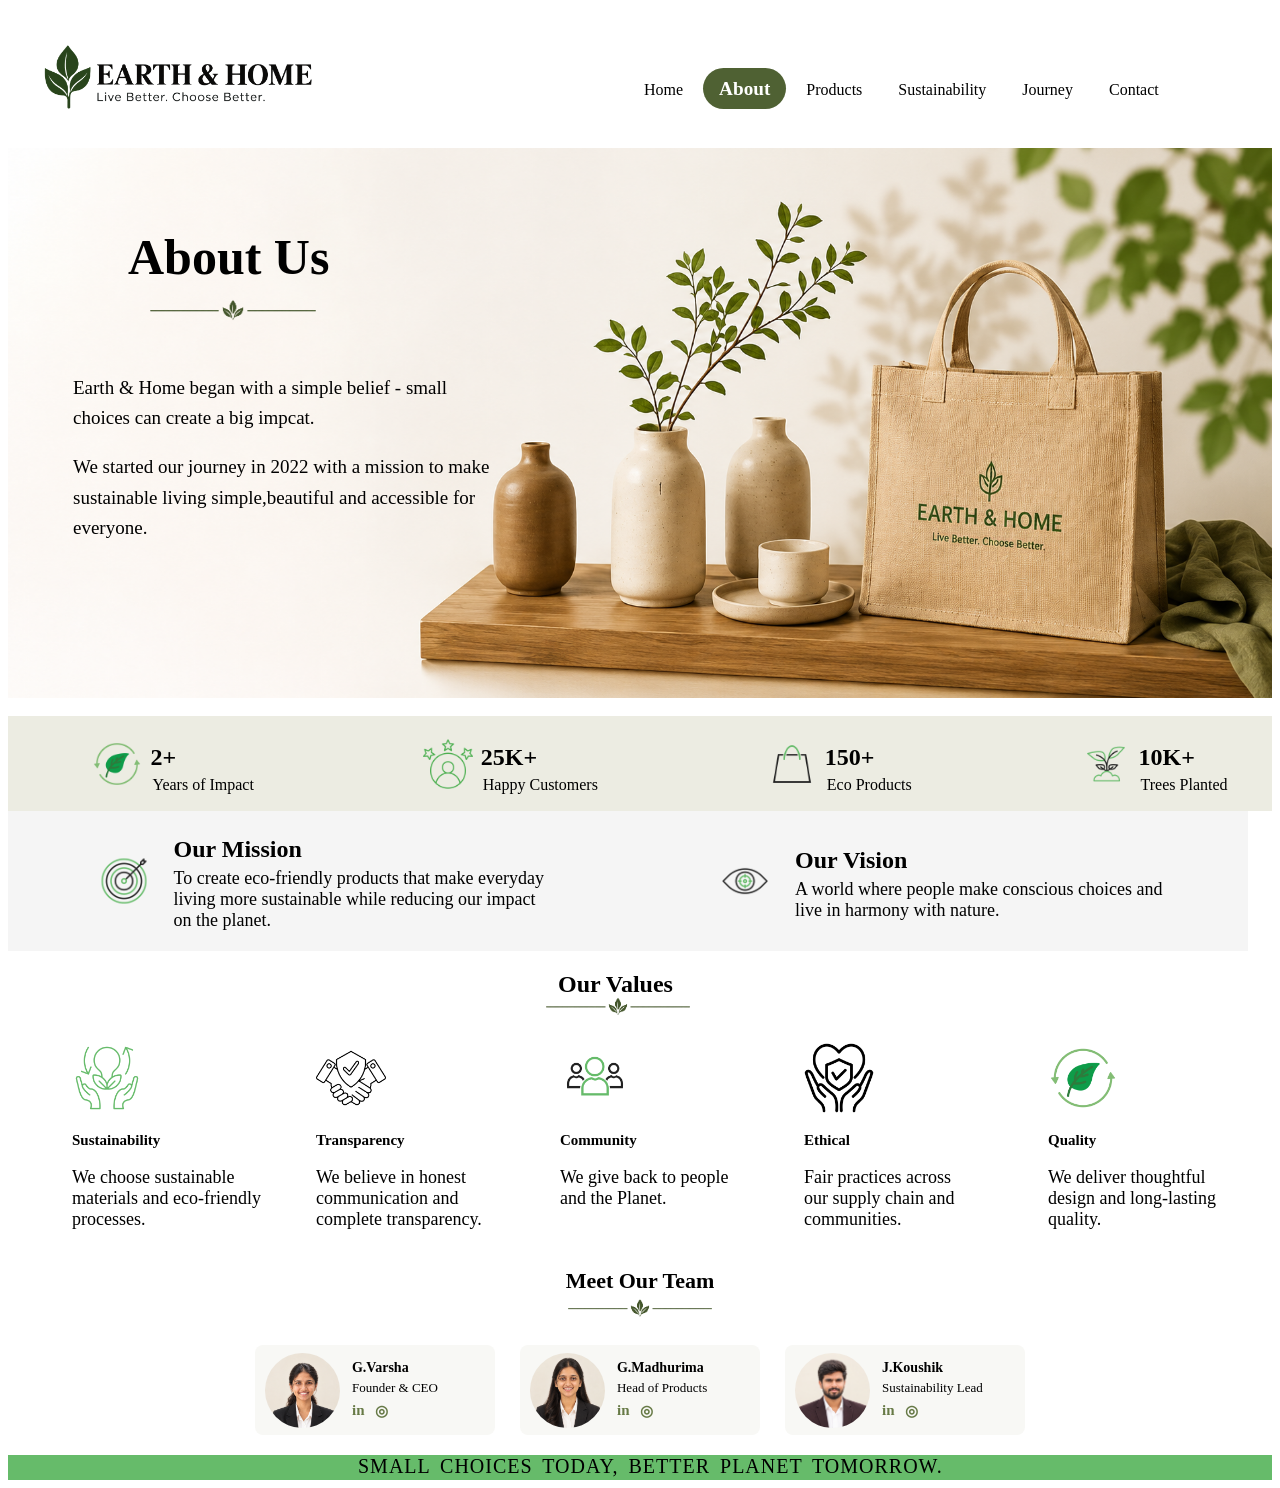
==== about.html @ 17f7a476 "first commit" ====
<!DOCTYPE html>
<html lang="en">
<head>
    <meta charset="UTF-8">
    <meta name="viewport" content="width=device-width, initial-scale=1.0">
    <title> Prj About</title>
    <style>
    .homenav{
            background-color:white ;
            position: sticky;
            top: 0px;
            z-index: 1000;
            display: flex;
            color: black;
            padding: 20px;   
          }
          .honav{
            margin-left: 300px;
            margin-top: 50px;
            gap: 20px;
            text-decoration: none;
            color: black; 
        }
        .honav a{
            text-decoration: none;
            padding: 10px 16px;
            border-radius: 25px;
            transition: 0.3s ease;
        }
        .honav a:hover{
            background-color: #677A46;
            color:white;
        }
         .honav a.active {
            color: white;
            font-weight: bolder;
            font-size: larger;
            background-color: #4f6133;
        }
        .nbar{
            text-decoration: none;
            color: black;
            padding: 20px;     
        }
        .heroo{
            position: relative;
            width: 100%;
            height: 550px;
            overflow: hidden;
        }
        .hero-img{
            width: 100%;
            height: 550px;
            object-fit: cover;
            display: block;
        }
        .abt-text{
            position:absolute;
            top:80px;
            left: 120px;
            z-index: 2;
        }
        .abt-text h1{
            font-size: 50px;
            margin: 0 0 5px 0;
            text-align: start;
            width: 230px;
        }
        .uline{
            width: 230px;
            height: auto;
            display: block;
            margin-top: -20px;
            margin-left: -10px;
            margin-bottom: 25px;     
        }
        .abt-text p{
            font-size: 19px;
            line-height: 1.6;
            margin-bottom: 15px;
           margin-left: -55px;
        }
         .secondnav{
            overflow: hidden;
        }
        .nav2{
            width: 100%;
            background-color: #ECECE2;
            padding: 20px;
            display: flex;
            justify-content:space-around;
            gap: 40px;  
            align-items:left;
            height: 55px;
            margin-right: 10px;
           
        }
         .nbar2{
            text-decoration: none;
            color: black; 
            font-size: 18px;

        }
         .navicon{
            width: 45px;
            height: 45px;
            object-fit: contain;
            vertical-align: middle;
            margin-right: 10px;
        }
        .secondnav .nav2 a{
            display: flex;
            align-items: center;
            text-decoration: none;
            padding: 20px 0;
            color: inherit;
        }
        .secondnav .nav2 .count{
            color: solid black;
            font-size: 24px;
            font-weight: 600;
            margin: 0;
            margin-bottom: 5px;
           padding-left: 8px;
           padding-top: 10px;
        }
        .secondnav .nav2 .label{
            color: black;
            font-size: 16px;
            font-weight: 400;
            padding-left: 10px;
            margin: 2px 0 0;
           
        }
        .nav3{
            width: 1200px;
            background-color:whitesmoke;
            padding: 20px;
            display: flex;
            justify-content:space-around;
            gap: 40px;  
            align-items:left;
            height: 100px;
        }
        .thirdnav .nav3 a{
             display: flex;
            align-items: center;
            text-decoration: none;
            padding: 20px 0;
            color: inherit;

        }
        .thirdnav .nav3 .ntext{
            color: solid black;
            font-size: 24px;
            font-weight: 600;
            margin: 0;
            margin-left: 10px ;
            margin-bottom: 5px;
            padding-top: 5px;
          

        }
        .thirdnav .nav3 .para1{
             color: black;
            font-size: 18px;
            font-weight: 400;
            padding-left: 10px;
            margin: 2px 0 0;
        

        }
        body{
            overflow-x: hidden;
        }
        .Vheading{
            margin-left: 550px;
        }
        .line{
            height: auto;
            width: 200px;
            margin-left: 510px;
            margin-top: -45px;

        }
         .vcontainer{
            width: 100%;
            padding: 0px;
            display: flex;
            flex-direction: row;
            justify-content: space-evenly;
            align-items: start;
            overflow: hidden;
            margin-left: 20px;
        }
        .vcontainer>div{
            width: 200px;
            border: none;
        }
        .vcontainer p{
            font-size: 18px;
        }
        .title{
            font-size: 15px;
            text-align:start;
        }
        .unline{
            height: auto;
            width: 200px;
            margin-left: 0px;
            margin-top: -35px;

        }
        .team-section {
        width: 85%;
        margin: 20px auto;
        text-align: center;
    }

    .team-section h2 {
        font-size: 22px;
        margin-bottom: 15px;
    }

    .team-container {
        display: flex;
        justify-content: center;
        gap: 25px;
    }

    .team-card {
        width: 220px;
        height: 80px;
        background-color: #f8f8f5;
        border-radius: 8px;
        display: flex;
        align-items: center;
        text-align: left;
         padding: 5px 10px;
    }

    .team-img {
        width: 75px;
        height: 75px;
        object-fit: cover;
        border-radius: 50%;
        margin-right: 12px;
    }

    .team-info h3 {
        font-size: 14px;
        margin: 0 0 4px;
    }

    .team-info p {
        font-size: 13px;
        margin: 0 0 6px;
    }

    .social-icons {
        display: flex;
        gap: 10px;
    }

    .social-icons a {
        text-decoration: none;
        color: #677A46;
        font-size: 15px;
        font-weight: bold;
    }
  
    .lastnavi{
        background-color: #66BB6A;
        height: 25px;
        font-size: 20px;
    }
    .lastnavi p{
        margin-left: 350px;
        text-transform:uppercase;
        word-spacing: 4px;
        letter-spacing: 1px;
    } 






@media (max-width: 600px) {

    .homenav {
        padding: 10px;
    }

    .honav {
        margin-top: 10px;
        gap: 5px;
    }

    .honav a {
        padding: 8px 10px;
        font-size: 14px;
    }

    .nbar {
        padding: 10px;
    }

    .heroo {
        height: 350px;
    }

    .hero-img {
        height: 350px;
    }

    .abt-text {
        left: 5%;
        right: 5%;
        top: 40px;
        text-align: center;
    }

    .abt-text h1 {
        font-size: 32px;
        width: auto;
        text-align: center;
    }

    .uline {
        width: 180px;
        margin-left: auto;
        margin-right: auto;
    }

    .abt-text p {
        font-size: 15px;
        line-height: 1.5;
        margin-left: 0;
    }

    .nav2 {
        padding: 10px;
        flex-direction: column;
        align-items: center;
        gap: 5px;
    }

    .secondnav .nav2 a {
        padding: 10px 0;
    }

    .nbar2 {
        font-size: 15px;
    }

    .navicon {
        width: 35px;
        height: 35px;
    }

    .nav3 {
        width: auto;
        padding: 10px;
        flex-direction: column;
        align-items: center;
        gap: 5px;
    }

    .thirdnav .nav3 a {
        padding: 10px 0;
    }

    .thirdnav .nav3 .ntext {
        font-size: 20px;
    }

    .thirdnav .nav3 .para1 {
        font-size: 15px;
    }

    .Vheading {
        margin-left: 0;
        text-align: center;
        font-size: 24px;
    }

    .line {
        width: 170px;
        margin-top: -30px;
    }

    .vcontainer {
        flex-direction: column;
        align-items: center;
        gap: 20px;
        margin-left: 0;
    }

    .vcontainer > div {
        width: 80%;
        max-width: 250px;
    }

    .vcontainer p {
        font-size: 16px;
    }

    .unline {
        width: 170px;
        margin-left: 0;
    }

    .team-section {
        width: 95%;
    }

    .team-container {
        flex-direction: column;
        align-items: center;
        gap: 15px;
    }

    .team-card {
        width: 90%;
        max-width: 300px;
    }

    .lastnavi {
        height: auto;
        padding: 10px;
    }

    .lastnavi p {
        margin-left: 0;
        text-align: center;
        font-size: 15px;
        word-spacing: 2px;
    }
}
    </style>
</head>
<body>
    <nav class="homenav">
        <img src="./images/hlogo.png" height="100px" width="300px" >
        <div class="honav">
            <a class="nbar" href="home.html">Home</a>
            <a class="nbar active" href="about.html">About</a>
            <a class="nbar" href="products.html">Products</a>
            <a class="nbar" href="sustainibility.html">Sustainability</a>
            <a class="nbar" href="journey.html">Journey</a>
            <a class="nbar" href="contact.html">Contact</a>
        </div>
        </nav>
     <section class="heroo">
         <img src="./images/team.png" class="hero-img">
         <div class="abt-text">
        <h1>About Us</h1>
        <img src="./images/underline.png" class="uline">
        <p>Earth & Home began with a simple belief - small <br>choices can create a big impcat.</p>
        <p>We started our journey in 2022 with a mission to make <br>sustainable living simple,beautiful and accessible for <br> everyone.</p>
        </div>
</section>
<br> 
<section class="secondnav">
<nav class="nav2">
         <a href="">
            <img  src="./images/leaf.png" alt="icon" height="50px" width="50px">
            <div class="text">
                <h2 class="count">2+</h2>
                <p class="label">Years of Impact</p>
            </div>
         </a>
         <a href="">
            <img src="./images/happy cus.png" alt="icon" height="50px" width="50px">
            <div class="text">
                <h2 class="count">25K+</h2>
                <p class="label">Happy Customers</p>
            </div>
         </a>
         <a href="">
            <img src="./images/bag (1).png" alt="icon"  height="50px" width="50px">
            <div class="text">
                <h2 class="count">150+</h2>
                <p class="label">Eco Products</p>
            </div>
         </a>
         <a href="">
            <img src="./images/plants.png" alt="icon"  height="50px" width="50px">
            <div class="text">
                <h2 class="count">10K+</h2>
                <p class="label">Trees Planted</p>
            </div>
         </a>
           
        </nav>
        </section>
    <section class="thirdnav">
    <nav class="nav3">
         <a href="">
            <img  src="./images/mission.png" alt="icon" height="60px" width="60px">
            <div class="ntext">
                <h3 class="ntext">Our Mission</h3>
                <p class="para1">To create eco-friendly products that make everyday<br> living more sustainable while reducing our impact<br>on the planet.</p>
            </div>
         </a>
         <a href="">
            <img  src="./images/vision.png" alt="icon" height="60px" width="60px">
            <div class="ntext">
                <h3 class="ntext">Our Vision</h3>
                <p class="para1">A world where people make conscious choices and <br>live in harmony with nature.</p>
            </div>
         </a>
         </nav>
        </section>
         <h2 class="Vheading"> Our Values</h2>
         <img src="./images/underline.png" class="line"> 

    <div class="vcontainer">
        <div>
            <img src="./images/sustainability.png" height="70px" width="70px" alt="">
            <h3 class="title">Sustainability</h3>
            <p>We choose sustainable<br>materials and eco-friendly<br>processes.</p>
        </div>
         <div>
            <img src="./images/trust.png" height="70px" width="70px" alt="">
            <h3 class="title">Transparency</h3>
            <p>We believe in honest<br>communication and<br>complete transparency.</p>
        </div>
         <div>
            <img src="./images/community.png" height="70px" width="70px" alt="">
            <h3 class="title">Community</h3>
            <p>We give back to people<br>and the Planet.</p>
        </div>
         <div>
            <img src="./images/ethical.png" height="70px" width="70px" alt="">
            <h3 class="title">Ethical</h3>
            <p>Fair practices across<br>our supply chain and<br>communities.</p>
        </div>
         <div>
            <img src="./images/leaf.png" height="70px" width="70px" alt="">
            <h3 class="title">Quality</h3>
            <p>We deliver thoughtful<br>design and long-lasting<br>quality.</p>
        </div>
    </div>
    <section class="team-section">

    <h2>Meet Our Team</h2>
    <img src="./images/underline.png" class="unline">

    <div class="team-container">
        <div class="team-card">
            <img src="./images/G.Varsha.png" class="team-img">

            <div class="team-info">
                <h3>G.Varsha</h3>
                <p>Founder & CEO</p>

                <div class="social-icons">
                    <a href="#">in</a>
                    <a href="#">◎</a>
                </div>
            </div>
        </div>

        
        <div class="team-card">
            <img src="./images/G.madhurima.png" class="team-img">

            <div class="team-info">
                <h3>G.Madhurima</h3>
                <p>Head of Products</p>

                <div class="social-icons">
                    <a href="#">in</a>
                    <a href="#">◎</a>
                </div>
            </div>
        </div>

        <div class="team-card">
            <img src="./images/koushik.png" class="team-img">

            <div class="team-info">
                <h3>J.Koushik</h3>
                <p>Sustainability Lead</p>

                <div class="social-icons">
                    <a href="#">in</a>
                    <a href="#">◎</a>
                </div>
            </div>
        </div>

    </div>

</section>
<nav class="lastnavi">

    <p>Small choices today, better planet tomorrow.</p>
</nav>
</body>
</html>
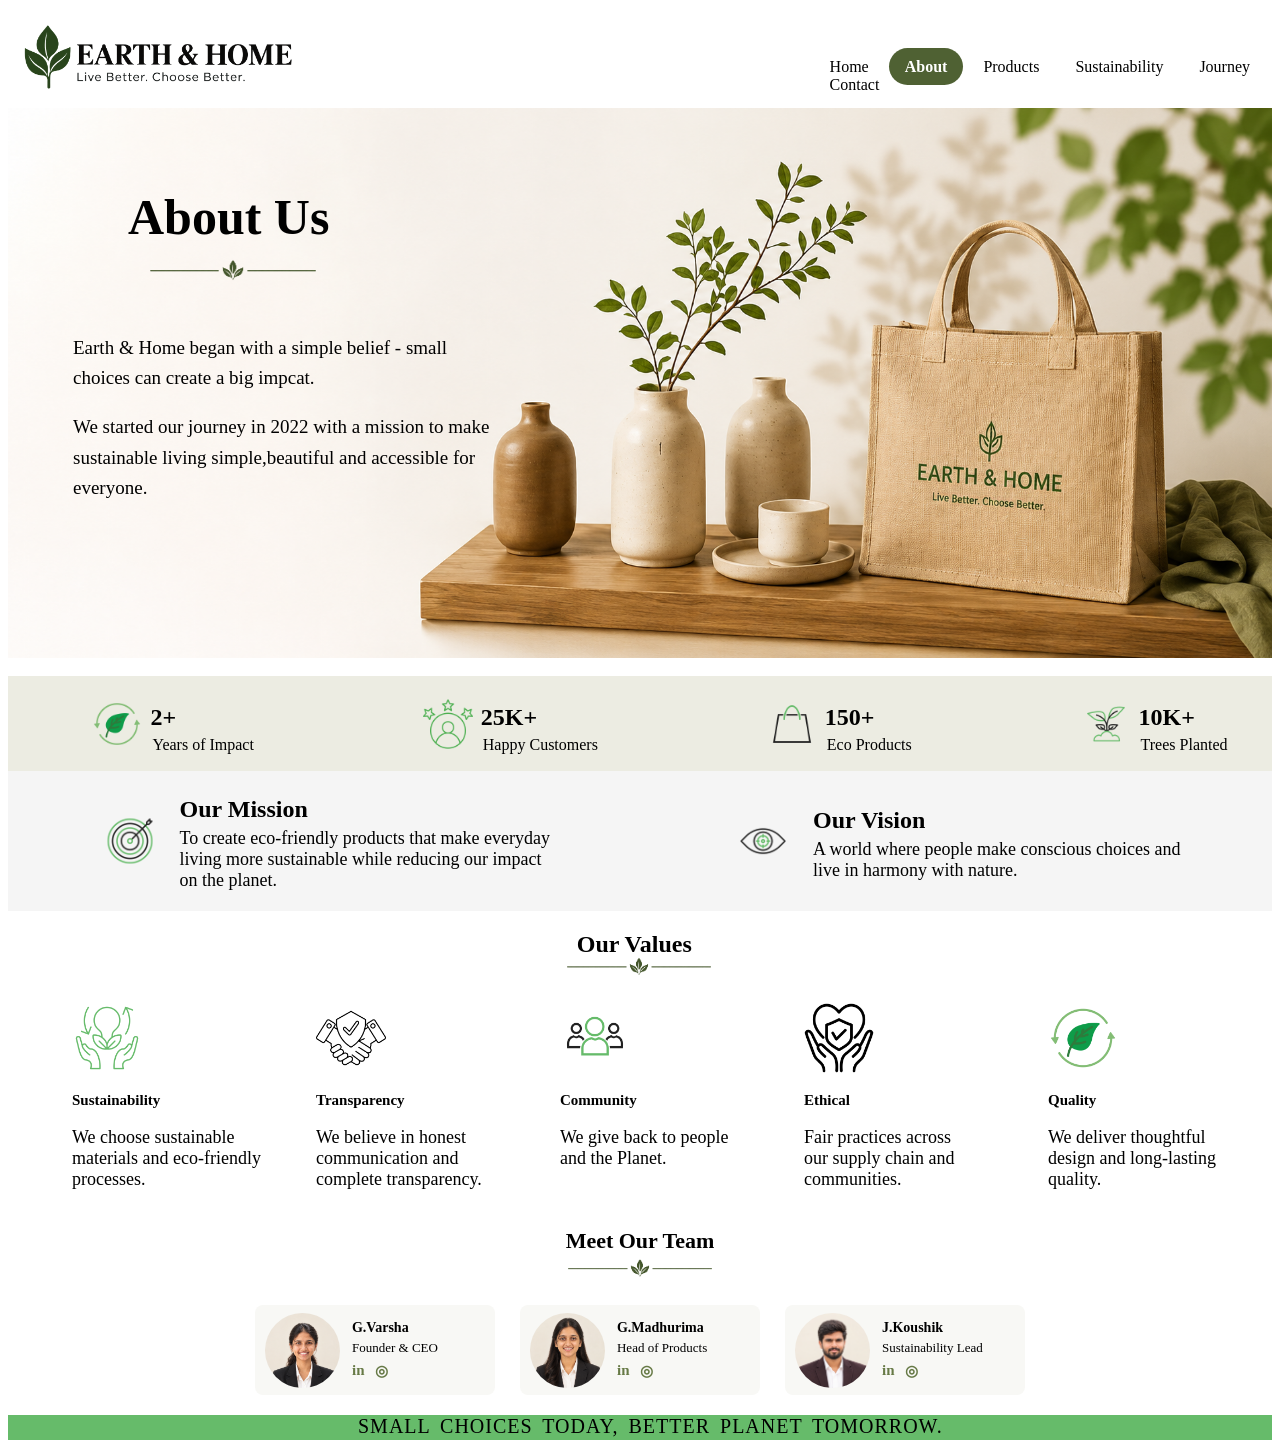
==== commit 1208c324: "changed responsiveness" ====
--- a/about.html
+++ b/about.html
@@ -5,42 +5,47 @@
     <meta name="viewport" content="width=device-width, initial-scale=1.0">
     <title> Prj About</title>
     <style>
-    .homenav{
+      .homenav{
+            width: 100% ;
             background-color:white ;
             position: sticky;
             top: 0px;
             z-index: 1000;
             display: flex;
             color: black;
-            padding: 20px;   
           }
           .honav{
-            margin-left: 300px;
+            color: black; 
+            text-decoration: none;
+            margin-left: 40%;
             margin-top: 50px;
-            gap: 20px;
-            text-decoration: none;
-            color: black; 
-        }
-        .honav a{
+            gap: 20px;   
+            
+        }
+         .honav a{
             text-decoration: none;
             padding: 10px 16px;
             border-radius: 25px;
             transition: 0.3s ease;
-        }
-        .honav a:hover{
-            background-color: #677A46;
-            color:white;
+            color: black; 
+            
         }
          .honav a.active {
             color: white;
             font-weight: bolder;
-            font-size: larger;
             background-color: #4f6133;
         }
-        .nbar{
-            text-decoration: none;
-            color: black;
-            padding: 20px;     
+     .nbar
+     {
+      color: black;
+      text-decoration: none;
+     }
+        .nbar:hover{
+          color:white;
+          background-color:rgb(67, 112, 67) ;
+          border-radius: 50px;
+          transform: scale(1.8);
+          
         }
         .heroo{
             position: relative;
@@ -133,7 +138,6 @@
            
         }
         .nav3{
-            width: 1200px;
             background-color:whitesmoke;
             padding: 20px;
             display: flex;
@@ -174,12 +178,12 @@
             overflow-x: hidden;
         }
         .Vheading{
-            margin-left: 550px;
+            margin-left: 45%;
         }
         .line{
             height: auto;
             width: 200px;
-            margin-left: 510px;
+            margin-left: 42%;
             margin-top: -45px;
 
         }
@@ -288,24 +292,24 @@
 
 @media (max-width: 600px) {
 
-    .homenav {
+     .homenav {
+        flex-direction: column;
+        align-items: center;
         padding: 10px;
     }
 
     .honav {
+        margin-left: 0;
         margin-top: 10px;
+        display: flex;
+        flex-wrap: wrap;
+        justify-content: center;
         gap: 5px;
     }
 
     .honav a {
         padding: 8px 10px;
-        font-size: 14px;
-    }
-
-    .nbar {
-        padding: 10px;
-    }
-
+    }
     .heroo {
         height: 350px;
     }
@@ -360,8 +364,8 @@
     }
 
     .nav3 {
-        width: auto;
         padding: 10px;
+        width: 100%;
         flex-direction: column;
         align-items: center;
         gap: 5px;
@@ -444,7 +448,7 @@
     <nav class="homenav">
         <img src="./images/hlogo.png" height="100px" width="300px" >
         <div class="honav">
-            <a class="nbar" href="home.html">Home</a>
+            <a class="nbar" href="index.html">Home</a>
             <a class="nbar active" href="about.html">About</a>
             <a class="nbar" href="products.html">Products</a>
             <a class="nbar" href="sustainibility.html">Sustainability</a>
